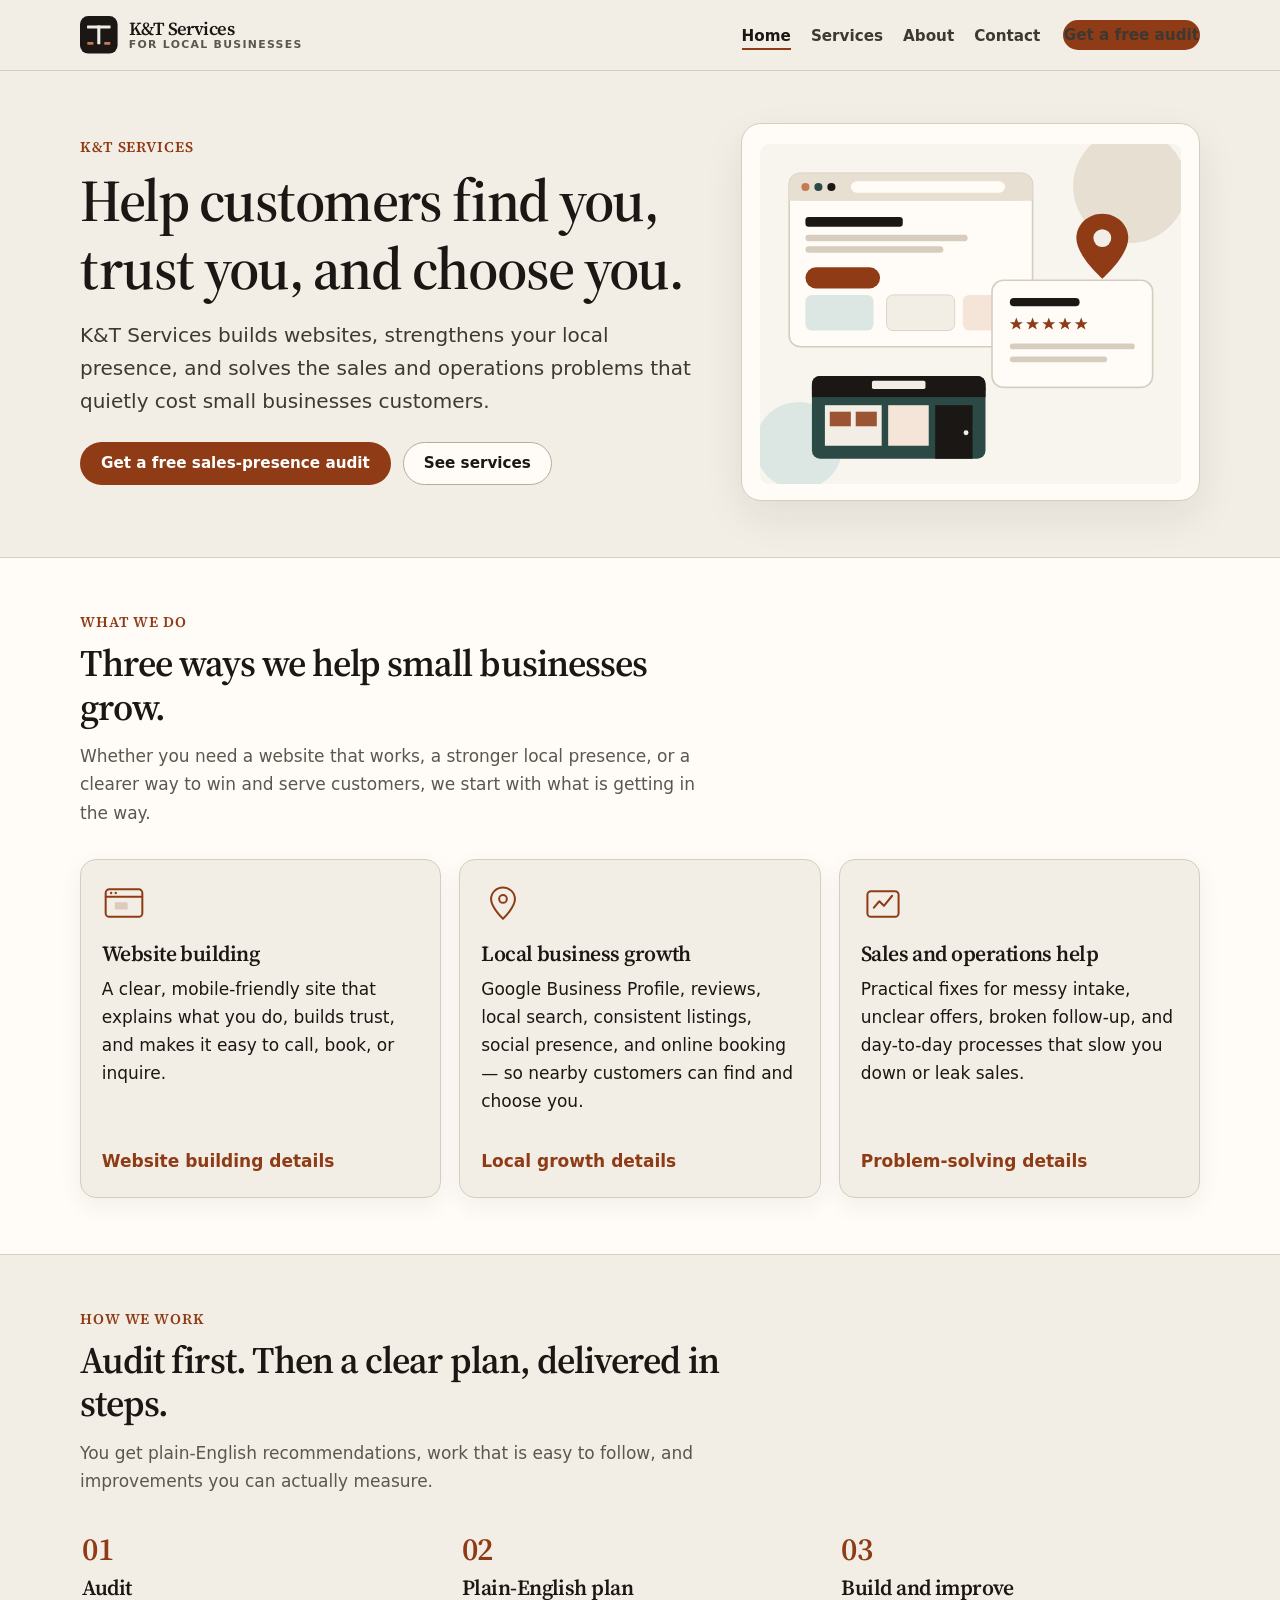
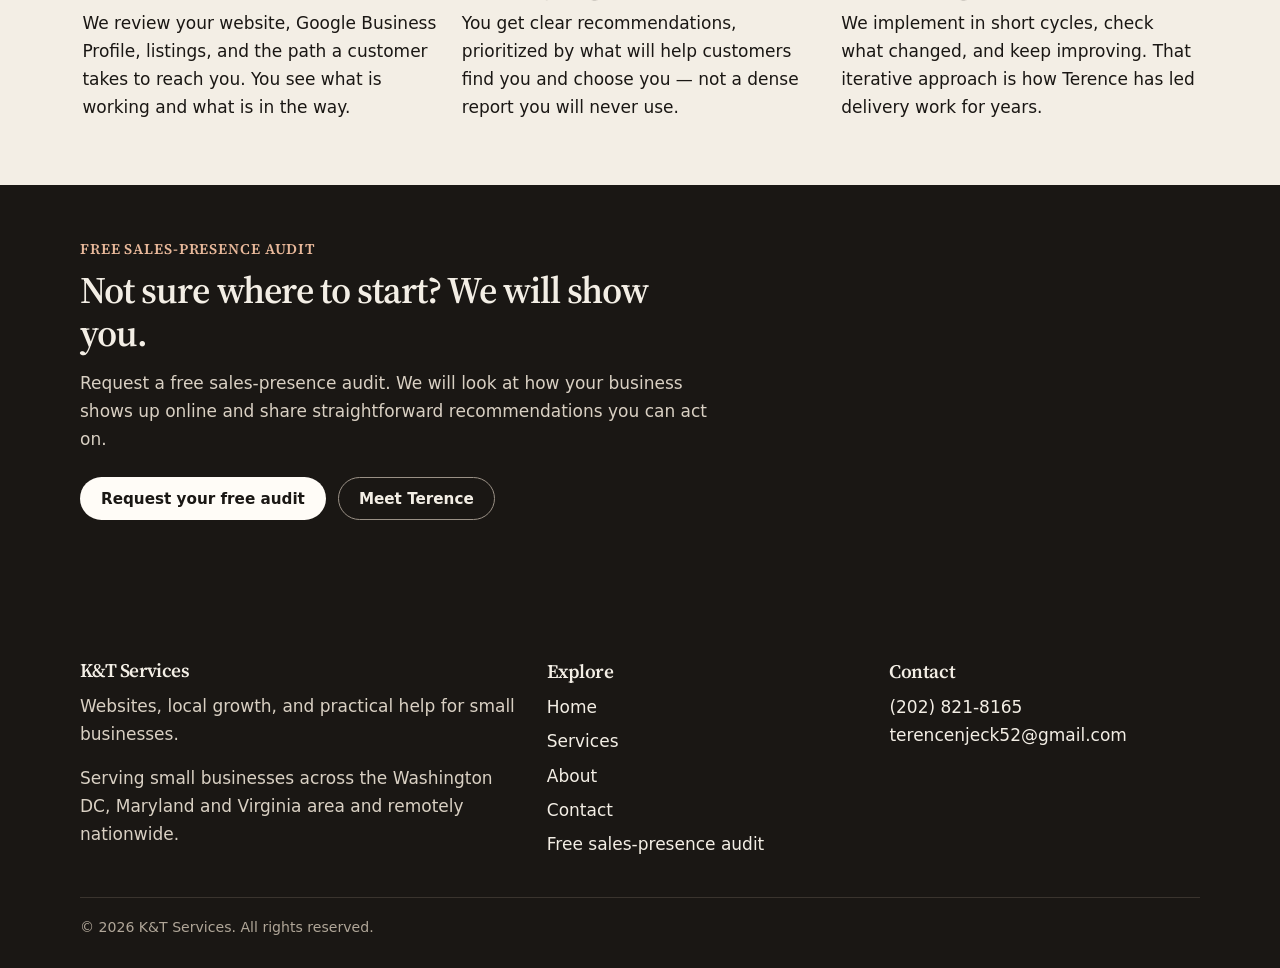
==== index.html @ e3aad408 "Publish the K&T Services static site. Add the multi-page site at the repository root and point the c" ====
<!DOCTYPE html>
<html lang="en">
<head>
  <meta charset="utf-8">
  <meta name="viewport" content="width=device-width, initial-scale=1">
  <title>K&amp;T Services | Websites, local growth, and practical help for small businesses</title>
  <meta name="description" content="K&amp;T Services builds websites, strengthens local visibility, and helps small businesses increase sales and improve operations. Serving the DMV and remotely nationwide.">
  <meta name="theme-color" content="#f3eee5">
  <meta property="og:type" content="website">
  <meta property="og:site_name" content="K&amp;T Services">
  <meta property="og:title" content="K&amp;T Services | Websites, local growth, and practical help for small businesses">
  <meta property="og:description" content="K&amp;T Services builds websites, strengthens local visibility, and helps small businesses increase sales and improve operations. Serving the DMV and remotely nationwide.">
  <meta name="twitter:card" content="summary">
  <meta name="twitter:title" content="K&amp;T Services | Websites, local growth, and practical help for small businesses">
  <meta name="twitter:description" content="K&amp;T Services builds websites, strengthens local visibility, and helps small businesses increase sales and improve operations. Serving the DMV and remotely nationwide.">
  <link rel="icon" href="favicon.svg" type="image/svg+xml">
  <link rel="preconnect" href="https://fonts.googleapis.com">
  <link rel="preconnect" href="https://fonts.gstatic.com" crossorigin>
  <link href="https://fonts.googleapis.com/css2?family=Source+Serif+4:opsz,wght@8..60,500;8..60,600;8..60,700&display=swap" rel="stylesheet">
  <link rel="stylesheet" href="css/styles.css">
  
</head>
<body>
  <a class="skip-link" href="#main">Skip to content</a>
  <header class="site-header">
    <div class="header-inner">
      <a class="logo" href="index.html">
        <svg class="logo-mark" viewBox="0 0 32 32" aria-hidden="true" focusable="false">
  <rect width="32" height="32" rx="7" fill="#1a1714"/>
  <rect x="6" y="8" width="20" height="2.6" rx="0.4" fill="#f3eee5"/>
  <rect x="14.7" y="8" width="2.6" height="16" rx="0.4" fill="#f3eee5"/>
  <rect x="6.2" y="22.2" width="5.2" height="2.2" rx="0.4" fill="#c57a52"/>
  <rect x="20.6" y="22.2" width="5.2" height="2.2" rx="0.4" fill="#c57a52"/>
</svg>
        <span class="wordmark">K&amp;T Services<small>For local businesses</small></span>
      </a>
      <button class="nav-toggle" id="nav-toggle" type="button" aria-expanded="false" aria-controls="site-nav" aria-label="Open menu">
        <span class="nav-toggle-bars"></span>
      </button>
      <nav class="site-nav" id="site-nav" aria-label="Primary">
        <ul>
          <li><a href="index.html" aria-current="page">Home</a></li>
          <li><a href="services.html">Services</a></li>
          <li><a href="about.html">About</a></li>
          <li><a href="contact.html">Contact</a></li>
        </ul>
        <a class="btn header-cta" href="contact.html?service=audit">Get a free audit</a>
      </nav>
    </div>
  </header>
  <main id="main">
    <section class="hero">
      <div class="wrap hero-grid">
        <div>
          <p class="hero-kicker">K&amp;T Services</p>
          <h1>Help customers find you, trust you, and choose you.</h1>
          <p class="lede">K&amp;T Services builds websites, strengthens your local presence, and solves the sales and operations problems that quietly cost small businesses customers.</p>
          <div class="btn-row">
            <a class="btn btn-primary" href="contact.html?service=audit">Get a free sales-presence audit</a>
            <a class="btn btn-secondary" href="services.html">See services</a>
          </div>
        </div>
        <div class="hero-art">
          <svg viewBox="0 0 520 420" xmlns="http://www.w3.org/2000/svg" role="img" aria-labelledby="hero-art-title">
  <title id="hero-art-title">A local storefront, a simple website, and customer reviews working together</title>
  <rect x="0" y="0" width="520" height="420" rx="12" fill="#f8f4ee"/>
  <circle cx="456" cy="52" r="70" fill="#e7dfd2"/>
  <circle cx="48" cy="372" r="54" fill="#dce7e4"/>
  <!-- Browser -->
  <g>
    <rect x="36" y="36" width="300" height="214" rx="14" fill="#fffcf7" stroke="#d6cdbf" stroke-width="2"/>
    <rect x="36" y="36" width="300" height="34" rx="14" fill="#e7dfd2"/>
    <rect x="36" y="54" width="300" height="16" fill="#e7dfd2"/>
    <circle cx="56" cy="53" r="5" fill="#c57a52"/>
    <circle cx="72" cy="53" r="5" fill="#2c4a45"/>
    <circle cx="88" cy="53" r="5" fill="#1a1714"/>
    <rect x="112" y="46" width="190" height="14" rx="7" fill="#fffcf7"/>
    <rect x="56" y="90" width="120" height="12" rx="4" fill="#1a1714"/>
    <rect x="56" y="112" width="200" height="8" rx="4" fill="#d6cdbf"/>
    <rect x="56" y="126" width="170" height="8" rx="4" fill="#d6cdbf"/>
    <rect x="56" y="152" width="92" height="26" rx="13" fill="#8e3b16"/>
    <rect x="156" y="186" width="84" height="44" rx="8" fill="#f3eee5" stroke="#d6cdbf"/>
    <rect x="250" y="186" width="64" height="44" rx="8" fill="#f4e5d8"/>
    <rect x="56" y="186" width="84" height="44" rx="8" fill="#dce7e4"/>
  </g>
  <!-- Review card -->
  <g>
    <rect x="286" y="168" width="198" height="132" rx="14" fill="#fffcf7" stroke="#d6cdbf" stroke-width="2"/>
    <rect x="308" y="190" width="86" height="10" rx="5" fill="#1a1714"/>
    <g fill="#8e3b16" transform="translate(308 214)">
      <path d="M8 0l2.2 5.6H16l-4.5 3.4 1.7 5.6L8 11.4 2.8 14.6 4.5 9 0 5.6h5.8z"/>
      <path d="M28 0l2.2 5.6H36l-4.5 3.4 1.7 5.6L28 11.4 22.8 14.6 24.5 9 20 5.6h5.8z"/>
      <path d="M48 0l2.2 5.6H56l-4.5 3.4 1.7 5.6L48 11.4 42.8 14.6 44.5 9 40 5.6h5.8z"/>
      <path d="M68 0l2.2 5.6H76l-4.5 3.4 1.7 5.6L68 11.4 62.8 14.6 64.5 9 60 5.6h5.8z"/>
      <path d="M88 0l2.2 5.6H96l-4.5 3.4 1.7 5.6L88 11.4 82.8 14.6 84.5 9 80 5.6h5.8z"/>
    </g>
    <rect x="308" y="246" width="154" height="7" rx="3.5" fill="#d6cdbf"/>
    <rect x="308" y="262" width="120" height="7" rx="3.5" fill="#d6cdbf"/>
  </g>
  <!-- Storefront -->
  <g>
    <rect x="64" y="286" width="214" height="102" rx="10" fill="#2c4a45"/>
    <rect x="64" y="286" width="214" height="26" fill="#1a1714" rx="10"/>
    <rect x="64" y="300" width="214" height="12" fill="#1a1714"/>
    <rect x="138" y="292" width="66" height="10" rx="2" fill="#f3eee5"/>
    <rect x="80" y="322" width="70" height="50" fill="#f3eee5"/>
    <rect x="158" y="322" width="50" height="50" fill="#f4e5d8"/>
    <rect x="216" y="322" width="46" height="66" fill="#1a1714"/>
    <circle cx="254" cy="356" r="3" fill="#f3eee5"/>
    <rect x="86" y="330" width="26" height="18" fill="#8e3b16" opacity="0.85"/>
    <rect x="118" y="330" width="26" height="18" fill="#8e3b16" opacity="0.85"/>
  </g>
  <!-- Pin -->
  <g transform="translate(390 86)">
    <path fill="#8e3b16" d="M32 0c17.7 0 32 13.4 32 30 0 22-32 50-32 50S0 52 0 30C0 13.4 14.3 0 32 0z"/>
    <circle cx="32" cy="30" r="11" fill="#f3eee5"/>
  </g>
</svg>
        </div>
      </div>
    </section>

    <section class="section band" aria-labelledby="services-heading">
      <div class="wrap">
        <div class="section-head">
          <p class="section-kicker">What we do</p>
          <h2 id="services-heading">Three ways we help small businesses grow.</h2>
          <p class="muted">Whether you need a website that works, a stronger local presence, or a clearer way to win and serve customers, we start with what is getting in the way.</p>
        </div>
        <div class="card-grid">
          <article class="card">
            <svg class="card-icon" viewBox="0 0 48 48" aria-hidden="true" focusable="false">
  <rect x="4" y="8" width="40" height="30" rx="4" fill="none" stroke="currentColor" stroke-width="2.2"/>
  <path d="M4 16h40" fill="none" stroke="currentColor" stroke-width="2.2"/>
  <circle cx="10" cy="12" r="1.3" fill="currentColor"/>
  <circle cx="15" cy="12" r="1.3" fill="currentColor"/>
  <rect x="14" y="22" width="14" height="8" rx="1.5" fill="currentColor" opacity="0.2"/>
</svg>
            <h3>Website building</h3>
            <p>A clear, mobile-friendly site that explains what you do, builds trust, and makes it easy to call, book, or inquire.</p>
            <a class="card-link" href="services.html#websites">Website building details</a>
          </article>
          <article class="card">
            <svg class="card-icon" viewBox="0 0 48 48" aria-hidden="true" focusable="false">
  <path d="M24 6c7.2 0 13 5.6 13 12.6 0 9.3-13 21.4-13 21.4S11 27.9 11 18.6C11 11.6 16.8 6 24 6z" fill="none" stroke="currentColor" stroke-width="2.2"/>
  <circle cx="24" cy="18.5" r="4.2" fill="none" stroke="currentColor" stroke-width="2.2"/>
</svg>
            <h3>Local business growth</h3>
            <p>Google Business Profile, reviews, local search, consistent listings, social presence, and online booking — so nearby customers can find and choose you.</p>
            <a class="card-link" href="services.html#local-growth">Local growth details</a>
          </article>
          <article class="card">
            <svg class="card-icon" viewBox="0 0 48 48" aria-hidden="true" focusable="false">
  <rect x="7" y="10" width="34" height="28" rx="4" fill="none" stroke="currentColor" stroke-width="2.2"/>
  <path d="M14 28l6-7 5 5 9-11" fill="none" stroke="currentColor" stroke-width="2.2" stroke-linecap="round" stroke-linejoin="round"/>
</svg>
            <h3>Sales and operations help</h3>
            <p>Practical fixes for messy intake, unclear offers, broken follow-up, and day-to-day processes that slow you down or leak sales.</p>
            <a class="card-link" href="services.html#problem-solving">Problem-solving details</a>
          </article>
        </div>
      </div>
    </section>

    <section class="section" aria-labelledby="how-heading">
      <div class="wrap">
        <div class="section-head">
          <p class="section-kicker">How we work</p>
          <h2 id="how-heading">Audit first. Then a clear plan, delivered in steps.</h2>
          <p class="muted">You get plain-English recommendations, work that is easy to follow, and improvements you can actually measure.</p>
        </div>
        <div class="steps">
          <article class="step">
            <span class="step-num">01</span>
            <h3>Audit</h3>
            <p>We review your website, Google Business Profile, listings, and the path a customer takes to reach you. You see what is working and what is in the way.</p>
          </article>
          <article class="step">
            <span class="step-num">02</span>
            <h3>Plain-English plan</h3>
            <p>You get clear recommendations, prioritized by what will help customers find you and choose you — not a dense report you will never use.</p>
          </article>
          <article class="step">
            <span class="step-num">03</span>
            <h3>Build and improve</h3>
            <p>We implement in short cycles, check what changed, and keep improving. That iterative approach is how Terence has led delivery work for years.</p>
          </article>
        </div>
      </div>
    </section>

    <section class="section band-ink" aria-labelledby="audit-heading">
      <div class="wrap">
        <div class="section-head">
          <p class="section-kicker">Free sales-presence audit</p>
          <h2 id="audit-heading">Not sure where to start? We will show you.</h2>
          <p>Request a free sales-presence audit. We will look at how your business shows up online and share straightforward recommendations you can act on.</p>
          <div class="btn-row">
            <a class="btn btn-light" href="contact.html?service=audit">Request your free audit</a>
            <a class="btn btn-ghost" href="about.html">Meet Terence</a>
          </div>
        </div>
      </div>
    </section>
  </main>
  <footer class="site-footer">
    <div class="wrap footer-grid">
      <div>
        <p class="wordmark">K&amp;T Services</p>
        <p>Websites, local growth, and practical help for small businesses.</p>
        <p>Serving small businesses across the Washington DC, Maryland and Virginia area and remotely nationwide.</p>
      </div>
      <nav class="footer-nav" aria-label="Footer">
        <h2>Explore</h2>
        <ul>
          <li><a href="index.html">Home</a></li>
          <li><a href="services.html">Services</a></li>
          <li><a href="about.html">About</a></li>
          <li><a href="contact.html">Contact</a></li>
          <li><a href="contact.html?service=audit">Free sales-presence audit</a></li>
        </ul>
      </nav>
      <div class="footer-contact">
        <h2>Contact</h2>
        <p><a href="tel:+12028218165">(202) 821-8165</a></p>
        <p><a href="mailto:terencenjeck52@gmail.com">terencenjeck52@gmail.com</a></p>
      </div>
    </div>
    <div class="wrap footer-meta">
      <p>&copy; <span data-year>2026</span> K&amp;T Services. All rights reserved.</p>
    </div>
  </footer>
  <script src="js/main.js" defer></script>
</body>
</html>
---- css/styles.css ----
/* K&T Services — shared styles */
:root {
  --ink: #1a1714;
  --ink-soft: #3d3832;
  --muted: #5c564e;
  --cream: #f3eee5;
  --paper: #fffcf7;
  --sand: #e7dfd2;
  --line: #d6cdbf;
  --accent: #8e3b16;
  --accent-hover: #6f2c10;
  --accent-soft: #f4e5d8;
  --forest: #2c4a45;
  --forest-soft: #dce7e4;
  --focus: #8e3b16;
  --danger: #8a1c1c;
  --shadow: 0 16px 40px rgba(26, 23, 20, 0.08);
  --shadow-soft: 0 8px 24px rgba(26, 23, 20, 0.06);
  --radius: 1rem;
  --radius-sm: 0.75rem;
  --header-h: 4.35rem;
  --max: 70rem;
  --narrow: 46rem;
  --font-serif: "Source Serif 4", Georgia, "Times New Roman", serif;
  --font-sans: "Segoe UI", system-ui, -apple-system, "Helvetica Neue", Helvetica, Arial, sans-serif;
  --space: 1.25rem;
}

*,
*::before,
*::after {
  box-sizing: border-box;
}

html {
  scroll-behavior: smooth;
}

html:focus-within {
  scroll-behavior: smooth;
}

body {
  margin: 0;
  background: var(--cream);
  color: var(--ink);
  font-family: var(--font-sans);
  font-size: 1.0625rem;
  line-height: 1.65;
  min-height: 100vh;
  display: flex;
  flex-direction: column;
}

img,
svg {
  max-width: 100%;
  display: block;
}

a {
  color: var(--accent);
  text-decoration-thickness: 1px;
  text-underline-offset: 0.18em;
}

a:hover {
  color: var(--accent-hover);
}

:focus-visible {
  outline: 2px solid var(--focus);
  outline-offset: 3px;
}

.skip-link {
  position: absolute;
  left: 1rem;
  top: -4rem;
  z-index: 200;
  background: var(--ink);
  color: var(--paper);
  padding: 0.6rem 1rem;
  border-radius: 0.4rem;
  text-decoration: none;
}

.skip-link:focus {
  top: 0.75rem;
}

h1,
h2,
h3,
h4,
.wordmark,
.step-num,
.hero-kicker,
.section-kicker {
  font-family: var(--font-serif);
  font-weight: 600;
  letter-spacing: -0.025em;
  line-height: 1.15;
  color: var(--ink);
}

h1 {
  font-size: clamp(2.15rem, 5.4vw, 3.7rem);
  margin: 0 0 1rem;
}

h2 {
  font-size: clamp(1.7rem, 3.2vw, 2.35rem);
  margin: 0 0 0.85rem;
}

h3 {
  font-size: 1.35rem;
  margin: 0 0 0.5rem;
}

p {
  margin: 0 0 1rem;
}

p:last-child {
  margin-bottom: 0;
}

.lede {
  font-size: clamp(1.1rem, 2vw, 1.25rem);
  color: var(--ink-soft);
  max-width: 40rem;
}

.muted {
  color: var(--muted);
}

.section-kicker,
.hero-kicker {
  display: block;
  font-size: 0.92rem;
  font-weight: 600;
  letter-spacing: 0.06em;
  text-transform: uppercase;
  color: var(--accent);
  margin-bottom: 0.7rem;
}

.wrap {
  width: min(calc(100% - 2rem), var(--max));
  margin-inline: auto;
}

.wrap-narrow {
  width: min(calc(100% - 2rem), var(--narrow));
  margin-inline: auto;
}

/* Header */
.site-header {
  position: sticky;
  top: 0;
  z-index: 100;
  background: color-mix(in srgb, var(--cream) 88%, transparent);
  backdrop-filter: blur(14px);
  -webkit-backdrop-filter: blur(14px);
  border-bottom: 1px solid var(--line);
}

.header-inner {
  width: min(calc(100% - 2rem), var(--max));
  margin-inline: auto;
  min-height: var(--header-h);
  display: flex;
  align-items: center;
  justify-content: space-between;
  gap: 1rem;
}

.logo {
  display: flex;
  align-items: center;
  gap: 0.7rem;
  text-decoration: none;
  color: var(--ink);
  flex-shrink: 0;
}

.logo:hover {
  color: var(--ink);
}

.logo-mark {
  width: 2.35rem;
  height: 2.35rem;
  flex-shrink: 0;
}

.wordmark {
  font-size: 1.15rem;
  letter-spacing: -0.03em;
  font-weight: 600;
  line-height: 1.1;
}

.wordmark small {
  display: block;
  font-family: var(--font-sans);
  font-size: 0.68rem;
  font-weight: 600;
  letter-spacing: 0.12em;
  text-transform: uppercase;
  color: var(--muted);
}

.nav-toggle {
  display: none;
  width: 2.75rem;
  height: 2.75rem;
  border: 1px solid var(--line);
  background: var(--paper);
  border-radius: 0.55rem;
  cursor: pointer;
  align-items: center;
  justify-content: center;
  padding: 0;
}

.nav-toggle-bars {
  display: block;
  width: 1.15rem;
  height: 2px;
  background: var(--ink);
  position: relative;
  border: 0;
}

.nav-toggle-bars::before,
.nav-toggle-bars::after {
  content: "";
  position: absolute;
  left: 0;
  width: 1.15rem;
  height: 2px;
  background: var(--ink);
}

.nav-toggle-bars::before {
  top: -6px;
}

.nav-toggle-bars::after {
  top: 6px;
}

.nav-toggle[aria-expanded="true"] .nav-toggle-bars {
  background: transparent;
}

.nav-toggle[aria-expanded="true"] .nav-toggle-bars::before {
  top: 0;
  transform: rotate(45deg);
}

.nav-toggle[aria-expanded="true"] .nav-toggle-bars::after {
  top: 0;
  transform: rotate(-45deg);
}

.site-nav {
  display: flex;
  align-items: center;
  gap: 0.35rem 1.4rem;
}

.site-nav ul {
  display: flex;
  gap: 0.2rem 1.25rem;
  list-style: none;
  margin: 0;
  padding: 0;
}

.site-nav a {
  color: var(--ink-soft);
  text-decoration: none;
  font-weight: 600;
  font-size: 0.95rem;
  padding: 0.3rem 0;
}

.site-nav a:hover,
.site-nav a[aria-current="page"] {
  color: var(--ink);
}

.site-nav a[aria-current="page"] {
  box-shadow: inset 0 -2px 0 var(--accent);
}

.btn {
  display: inline-flex;
  align-items: center;
  justify-content: center;
  gap: 0.45rem;
  border: 1px solid transparent;
  border-radius: 999px;
  padding: 0.72rem 1.25rem;
  font: inherit;
  font-size: 0.95rem;
  font-weight: 650;
  line-height: 1.2;
  text-decoration: none;
  cursor: pointer;
  transition: background-color 0.15s ease, color 0.15s ease, border-color 0.15s ease, transform 0.15s ease;
}

.btn:hover {
  text-decoration: none;
}

.btn-primary,
.header-cta {
  background: var(--accent);
  color: #fff;
}

.btn-primary:hover,
.header-cta:hover {
  background: var(--accent-hover);
  color: #fff;
}

.btn-secondary {
  background: var(--paper);
  color: var(--ink);
  border-color: #b6ac9e;
}

.btn-secondary:hover {
  background: #fff;
  color: var(--ink);
  border-color: var(--ink);
}

.btn-ghost {
  background: transparent;
  color: #f3eee5;
  border-color: #9a9186;
}

.btn-ghost:hover {
  background: rgba(255, 252, 247, 0.1);
  color: #fff;
  border-color: #f3eee5;
}

.btn-light {
  background: var(--paper);
  color: var(--ink);
}

.btn-light:hover {
  background: #fff;
  color: var(--ink);
}

.btn-row {
  display: flex;
  flex-wrap: wrap;
  gap: 0.75rem;
  margin-top: 1.5rem;
}

/* Hero and page headers */
main {
  flex: 1;
}

.hero {
  padding: 3.25rem 0 3.5rem;
}

.hero-grid {
  display: grid;
  grid-template-columns: minmax(0, 1.15fr) minmax(0, 0.85fr);
  gap: 2.5rem;
  align-items: center;
}

.hero-art {
  background: var(--paper);
  border: 1px solid var(--line);
  border-radius: calc(var(--radius) + 0.25rem);
  padding: 1.25rem 1.1rem 1rem;
  box-shadow: var(--shadow);
}

.hero-art svg {
  width: 100%;
  height: auto;
}

.page-hero {
  padding: 3rem 0 2.25rem;
  border-bottom: 1px solid var(--line);
}

.page-hero h1 {
  max-width: 18ch;
}

/* Sections */
.section {
  padding: 3.5rem 0;
}

.section-head {
  max-width: 40rem;
  margin-bottom: 2rem;
}

.band {
  background: var(--paper);
  border-block: 1px solid var(--line);
}

.band-ink {
  background: var(--ink);
  color: #f3eee5;
  border: 0;
  padding-bottom: 4rem;
}

.band-ink h2,
.band-ink .section-kicker {
  color: #f3eee5;
}

.band-ink .section-kicker {
  color: #e8b89a;
}

.band-ink .muted,
.band-ink p {
  color: #d9d0c3;
}

/* Cards and grids */
.card-grid {
  display: grid;
  grid-template-columns: repeat(3, minmax(0, 1fr));
  gap: 1.15rem;
}

.card {
  background: var(--paper);
  border: 1px solid var(--line);
  border-radius: var(--radius);
  padding: 1.4rem 1.3rem 1.35rem;
  box-shadow: var(--shadow-soft);
  height: 100%;
  display: flex;
  flex-direction: column;
}

.band .card {
  background: var(--cream);
}

.card-icon {
  width: 2.75rem;
  height: 2.75rem;
  margin-bottom: 1rem;
  color: var(--accent);
}

.card a.card-link {
  margin-top: auto;
  padding-top: 1rem;
  font-weight: 650;
  color: var(--accent);
  text-decoration: none;
}

.card a.card-link:hover {
  color: var(--accent-hover);
  text-decoration: underline;
}

.steps {
  display: grid;
  grid-template-columns: repeat(3, minmax(0, 1fr));
  gap: 1.15rem;
  counter-reset: step;
}

.step {
  padding: 0.25rem 0.15rem 0.5rem;
}

.step-num {
  display: block;
  font-size: 2rem;
  color: var(--accent);
  margin-bottom: 0.5rem;
}

.cite {
  font-size: 0.95rem;
  color: var(--muted);
  border-left: 3px solid var(--sand);
  padding-left: 1rem;
  margin: 1.25rem 0 0;
}

.cite a {
  color: inherit;
}

/* Service detail blocks */
.service-block {
  display: grid;
  grid-template-columns: minmax(0, 0.9fr) minmax(0, 1.1fr);
  gap: 2rem;
  padding: 2.5rem 0;
  border-top: 1px solid var(--line);
  align-items: start;
}

.service-block:first-of-type {
  border-top: 0;
  padding-top: 0;
}

.include-list,
.check-list {
  list-style: none;
  margin: 0 0 1.25rem;
  padding: 0;
}

.include-list li,
.check-list li {
  position: relative;
  padding-left: 1.45rem;
  margin: 0 0 0.55rem;
}

.include-list li::before,
.check-list li::before {
  content: "";
  position: absolute;
  left: 0;
  top: 0.55rem;
  width: 0.55rem;
  height: 0.55rem;
  border-radius: 50%;
  background: var(--accent);
}

.who-for {
  background: var(--accent-soft);
  border-radius: var(--radius-sm);
  padding: 1rem 1.1rem;
}

.who-for strong {
  display: block;
  margin-bottom: 0.25rem;
}

/* About */
.approach-grid {
  display: grid;
  grid-template-columns: repeat(2, minmax(0, 1fr));
  gap: 1.15rem;
}

.approach-item {
  background: var(--paper);
  border: 1px solid var(--line);
  border-radius: var(--radius);
  padding: 1.25rem 1.2rem;
}

/* Contact */
.contact-grid {
  display: grid;
  grid-template-columns: minmax(0, 0.85fr) minmax(0, 1.15fr);
  gap: 2rem;
  align-items: start;
}

.contact-details {
  background: var(--paper);
  border: 1px solid var(--line);
  border-radius: var(--radius);
  padding: 1.4rem 1.3rem;
}

.contact-details dl {
  margin: 0;
}

.contact-details dt {
  font-size: 0.78rem;
  font-weight: 700;
  letter-spacing: 0.08em;
  text-transform: uppercase;
  color: var(--muted);
  margin: 1rem 0 0.2rem;
}

.contact-details dt:first-child {
  margin-top: 0;
}

.contact-details dd {
  margin: 0;
}

.contact-details a {
  color: var(--ink);
  font-weight: 650;
  text-decoration: none;
}

.contact-details a:hover {
  color: var(--accent);
  text-decoration: underline;
}

.form-card {
  background: var(--paper);
  border: 1px solid var(--line);
  border-radius: var(--radius);
  padding: 1.5rem 1.35rem 1.4rem;
  box-shadow: var(--shadow-soft);
}

.form-row {
  margin-bottom: 1rem;
}

.form-row label,
.form-row .label {
  display: block;
  font-weight: 650;
  font-size: 0.92rem;
  margin-bottom: 0.35rem;
}

.req {
  color: var(--accent);
}

input[type="text"],
input[type="email"],
input[type="tel"],
select,
textarea {
  width: 100%;
  font: inherit;
  color: var(--ink);
  background: var(--cream);
  border: 1px solid var(--line);
  border-radius: 0.65rem;
  padding: 0.7rem 0.8rem;
}

input:hover,
select:hover,
textarea:hover {
  border-color: #c4b9a8;
}

input:focus,
select:focus,
textarea:focus {
  outline: 2px solid var(--focus);
  outline-offset: 1px;
  border-color: var(--accent);
  background: #fff;
}

textarea {
  min-height: 8.5rem;
  resize: vertical;
}

.honeypot {
  position: absolute;
  left: -10000px;
  width: 1px;
  height: 1px;
  overflow: hidden;
}

.form-note {
  font-size: 0.9rem;
  color: var(--muted);
  margin: 0.85rem 0 0;
}

.form-status[hidden] {
  display: none;
}

.form-status {
  margin: 0 0 1rem;
  padding: 0.75rem 0.9rem;
  border-radius: 0.65rem;
  background: var(--forest-soft);
  color: var(--forest);
  font-weight: 600;
}

/* Thank-you */
.thanks {
  padding: 4.5rem 0 5rem;
  text-align: center;
}

.thanks h1 {
  max-width: none;
}

.thanks p {
  margin-inline: auto;
}

/* Footer */
.site-footer {
  background: var(--ink);
  color: #d9d0c3;
  padding: 2.75rem 0 1.75rem;
  margin-top: auto;
}

.footer-grid {
  display: grid;
  grid-template-columns: 1.4fr 1fr 1fr;
  gap: 2rem;
}

.site-footer .wordmark,
.site-footer h2 {
  color: #f3eee5;
  font-size: 1.2rem;
  margin: 0 0 0.65rem;
}

.site-footer a {
  color: #f3eee5;
  text-decoration: none;
}

.site-footer a:hover {
  color: #e8b89a;
  text-decoration: underline;
}

.footer-nav ul,
.footer-contact p {
  list-style: none;
  margin: 0;
  padding: 0;
}

.footer-nav li {
  margin: 0 0 0.4rem;
}

.footer-meta {
  margin-top: 2rem;
  padding-top: 1.15rem;
  border-top: 1px solid #3a342e;
  font-size: 0.88rem;
  color: #b0a698;
}

/* Utilities */
.visually-hidden {
  position: absolute;
  width: 1px;
  height: 1px;
  padding: 0;
  margin: -1px;
  overflow: hidden;
  clip: rect(0, 0, 0, 0);
  white-space: nowrap;
  border: 0;
}

/* Responsive */
@media (max-width: 900px) {
  .hero-grid,
  .card-grid,
  .steps,
  .service-block,
  .contact-grid,
  .approach-grid,
  .footer-grid {
    grid-template-columns: 1fr;
  }

  .hero {
    padding-top: 2.25rem;
  }

  .hero-art {
    order: -1;
    max-width: 28rem;
  }

  .service-block {
    gap: 1.15rem;
    padding: 2rem 0;
  }
}

@media (max-width: 760px) {
  .nav-toggle {
    display: inline-flex;
    margin-left: auto;
  }

  .header-inner {
    flex-wrap: wrap;
  }

  .site-nav {
    display: none;
    flex-basis: 100%;
    flex-direction: column;
    align-items: stretch;
    gap: 0.75rem;
    padding: 0.25rem 0 1rem;
  }

  .site-nav.is-open {
    display: flex;
  }

  .site-nav ul {
    flex-direction: column;
    gap: 0;
  }

  .site-nav a {
    display: block;
    padding: 0.65rem 0;
    border-bottom: 1px solid var(--line);
  }

  .header-cta {
    width: 100%;
  }

  .wordmark small {
    display: none;
  }
}

@media (prefers-reduced-motion: reduce) {
  html {
    scroll-behavior: auto;
  }

  .btn,
  .nav-toggle-bars,
  .nav-toggle-bars::before,
  .nav-toggle-bars::after {
    transition: none;
  }
}

@media (prefers-contrast: more) {
  .card,
  .form-card,
  .hero-art,
  .contact-details,
  .approach-item {
    border-color: var(--ink);
  }
}
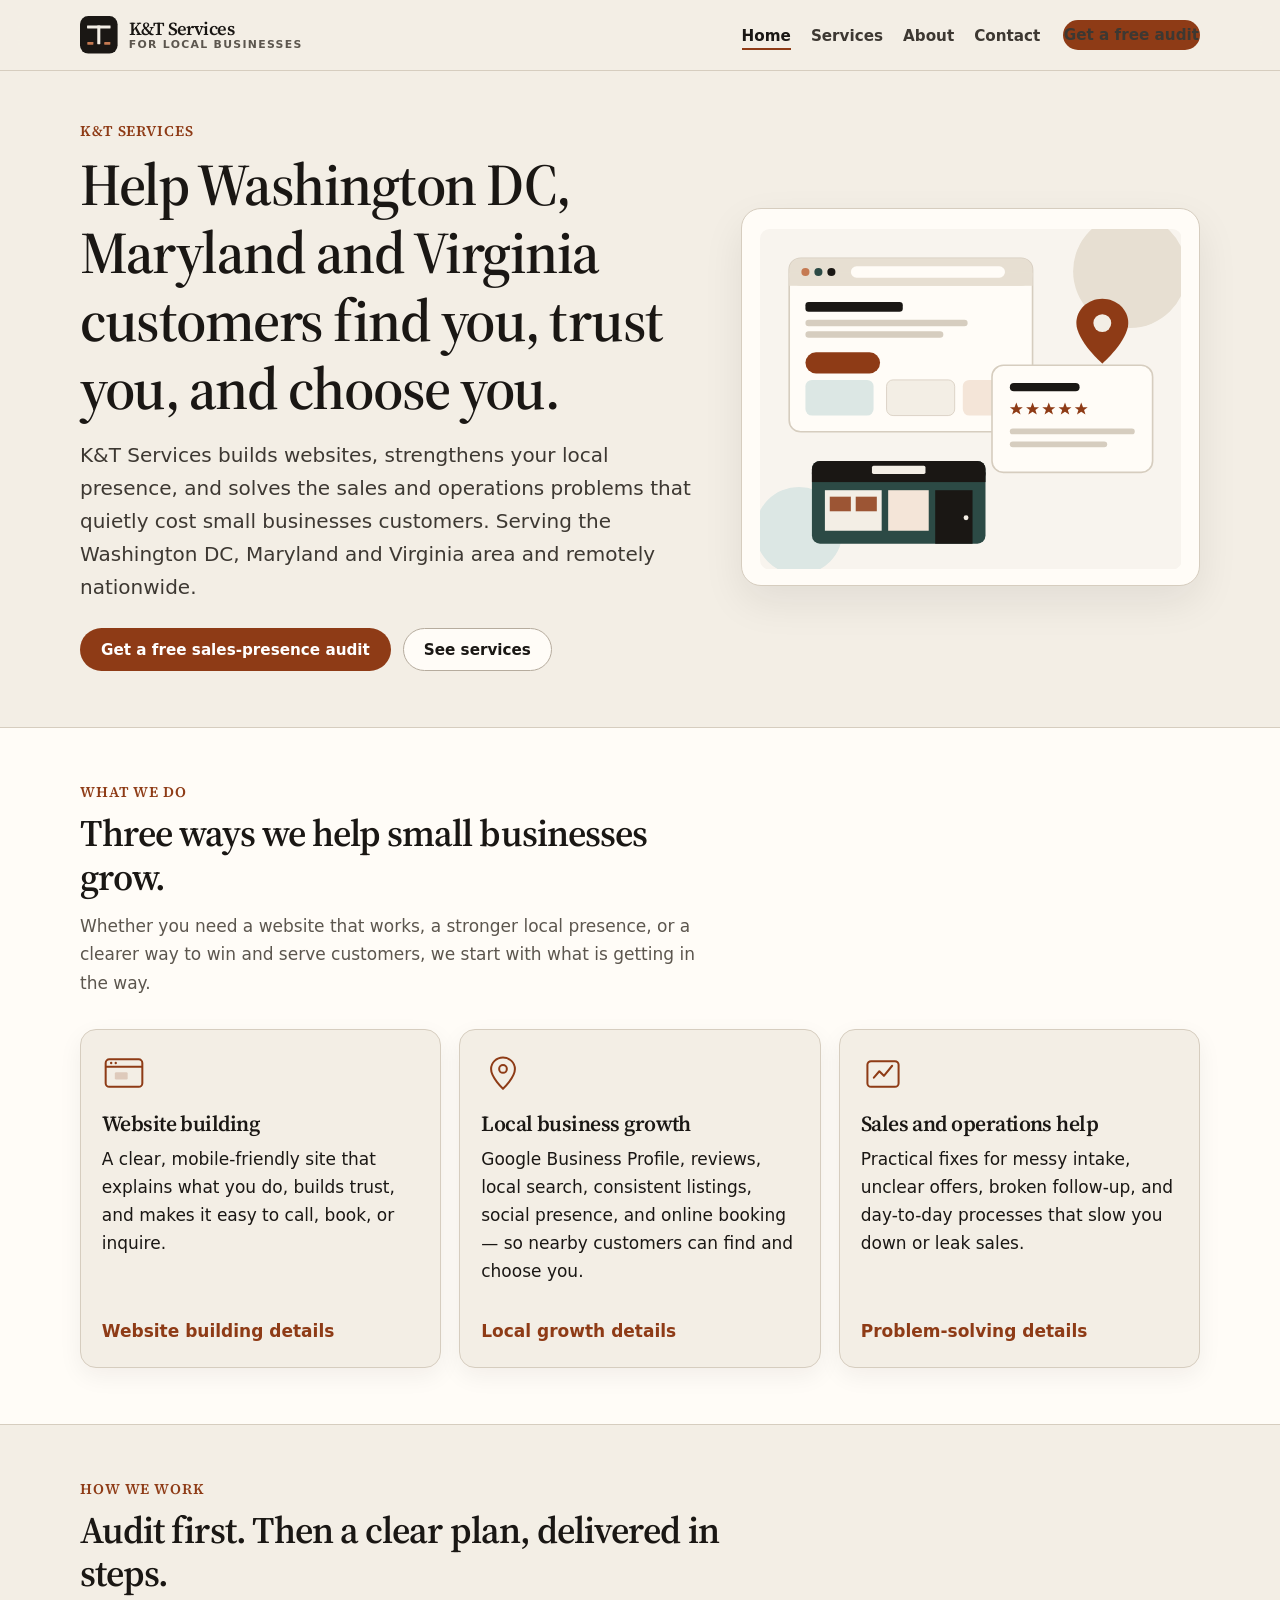
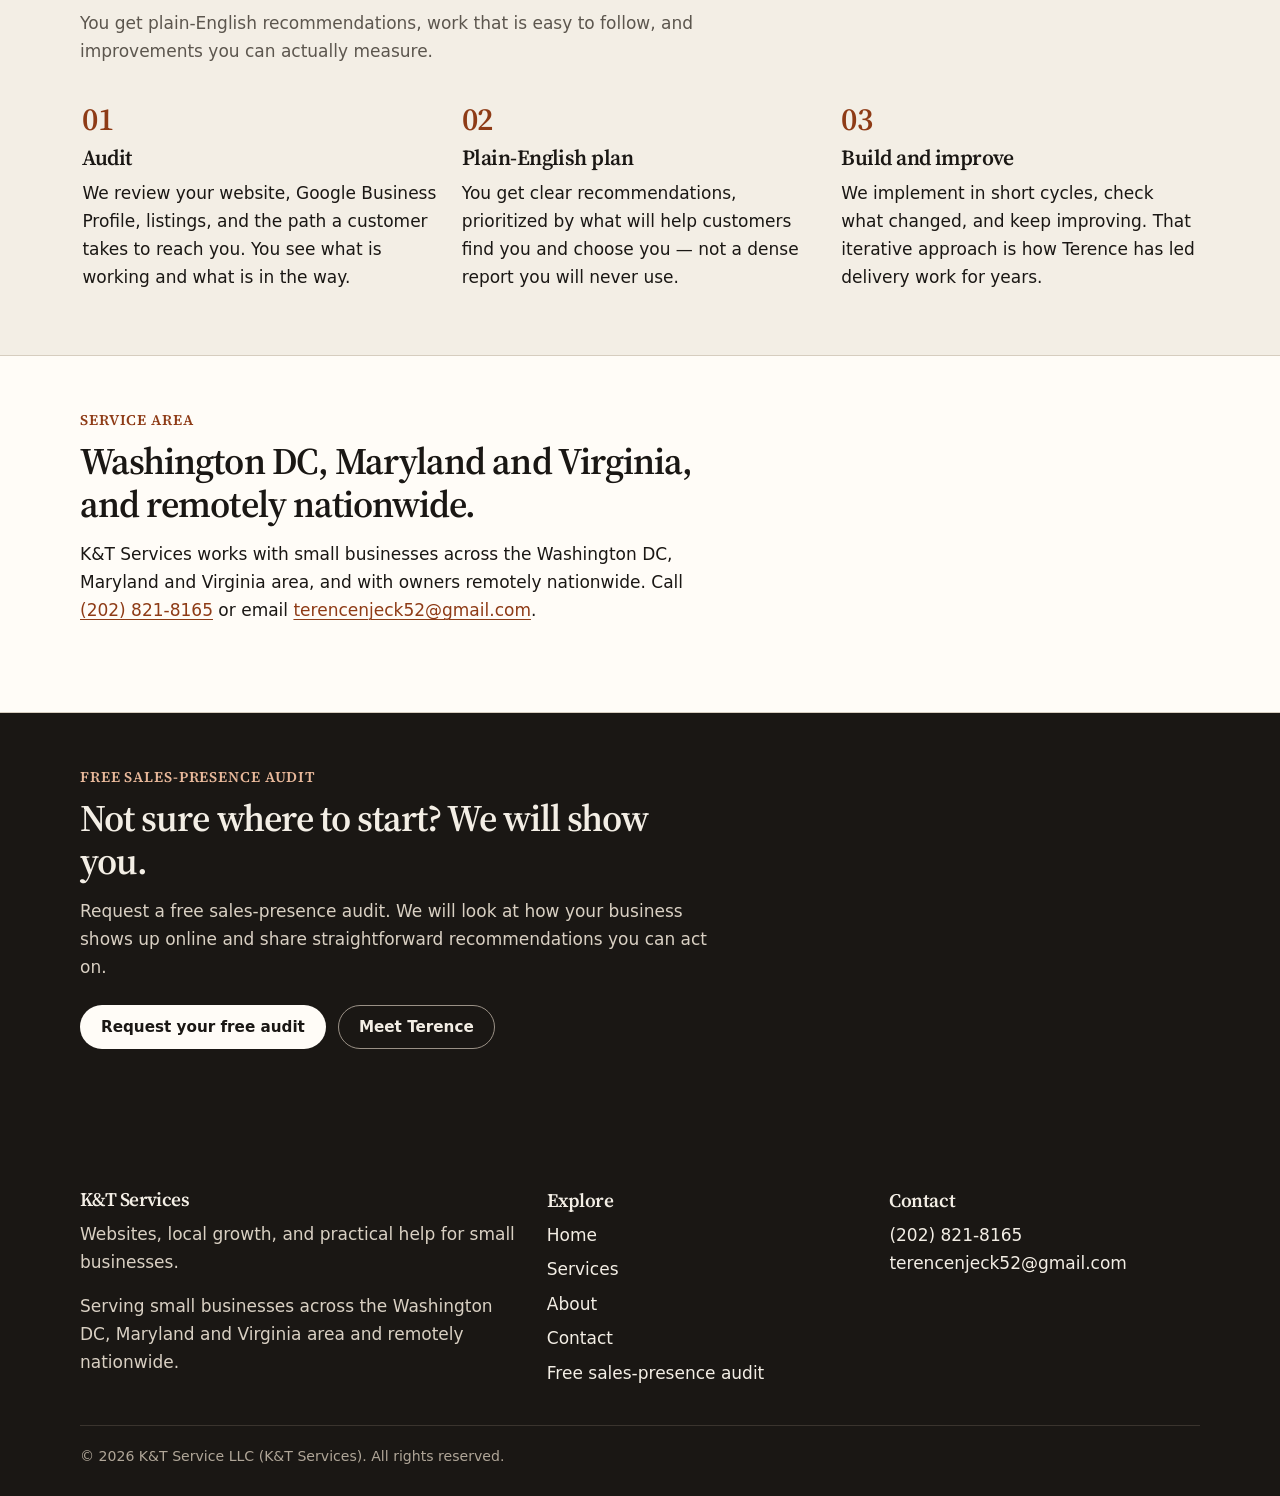
==== commit 7eab8d33: "Improve local SEO for K&T Services. Use the service area, phone, and email already on the site in ti" ====
--- a/index.html
+++ b/index.html
@@ -3,22 +3,133 @@
 <head>
   <meta charset="utf-8">
   <meta name="viewport" content="width=device-width, initial-scale=1">
-  <title>K&amp;T Services | Websites, local growth, and practical help for small businesses</title>
-  <meta name="description" content="K&amp;T Services builds websites, strengthens local visibility, and helps small businesses increase sales and improve operations. Serving the DMV and remotely nationwide.">
+  <title>K&amp;T Services | Websites &amp; Local Growth in DC, MD &amp; VA</title>
+  <meta name="description" content="K&amp;T Services builds websites and strengthens local visibility for small businesses in Washington DC, Maryland and Virginia, plus remote help nationwide.">
+  <link rel="canonical" href="https://terencengoh.github.io/k-and-t-services/">
   <meta name="theme-color" content="#f3eee5">
   <meta property="og:type" content="website">
   <meta property="og:site_name" content="K&amp;T Services">
-  <meta property="og:title" content="K&amp;T Services | Websites, local growth, and practical help for small businesses">
-  <meta property="og:description" content="K&amp;T Services builds websites, strengthens local visibility, and helps small businesses increase sales and improve operations. Serving the DMV and remotely nationwide.">
+  <meta property="og:url" content="https://terencengoh.github.io/k-and-t-services/">
+  <meta property="og:locale" content="en_US">
+  <meta property="og:title" content="K&amp;T Services | Websites &amp; Local Growth in DC, MD &amp; VA">
+  <meta property="og:description" content="K&amp;T Services builds websites and strengthens local visibility for small businesses in Washington DC, Maryland and Virginia, plus remote help nationwide.">
   <meta name="twitter:card" content="summary">
-  <meta name="twitter:title" content="K&amp;T Services | Websites, local growth, and practical help for small businesses">
-  <meta name="twitter:description" content="K&amp;T Services builds websites, strengthens local visibility, and helps small businesses increase sales and improve operations. Serving the DMV and remotely nationwide.">
+  <meta name="twitter:title" content="K&amp;T Services | Websites &amp; Local Growth in DC, MD &amp; VA">
+  <meta name="twitter:description" content="K&amp;T Services builds websites and strengthens local visibility for small businesses in Washington DC, Maryland and Virginia, plus remote help nationwide.">
   <link rel="icon" href="favicon.svg" type="image/svg+xml">
   <link rel="preconnect" href="https://fonts.googleapis.com">
   <link rel="preconnect" href="https://fonts.gstatic.com" crossorigin>
   <link href="https://fonts.googleapis.com/css2?family=Source+Serif+4:opsz,wght@8..60,500;8..60,600;8..60,700&display=swap" rel="stylesheet">
   <link rel="stylesheet" href="css/styles.css">
-  
+  <script type="application/ld+json">
+{
+  "@context": "https://schema.org",
+  "@graph": [
+    {
+      "@type": "ProfessionalService",
+      "@id": "https://terencengoh.github.io/k-and-t-services/#business",
+      "name": "K&T Services",
+      "legalName": "K&T Service LLC",
+      "url": "https://terencengoh.github.io/k-and-t-services/",
+      "description": "K&T Services builds websites, strengthens local visibility, and helps small businesses with sales and operations. Serving small businesses across the Washington DC, Maryland and Virginia area and remotely nationwide.",
+      "telephone": "+1-202-821-8165",
+      "email": "terencenjeck52@gmail.com",
+      "logo": {
+        "@type": "ImageObject",
+        "url": "https://terencengoh.github.io/k-and-t-services/favicon.svg"
+      },
+      "founder": {
+        "@type": "Person",
+        "name": "Terence Ngoh",
+        "url": "https://terencengoh.github.io/k-and-t-services/about.html"
+      },
+      "areaServed": [
+        {
+          "@type": "City",
+          "name": "Washington, DC"
+        },
+        {
+          "@type": "State",
+          "name": "Maryland"
+        },
+        {
+          "@type": "State",
+          "name": "Virginia"
+        },
+        {
+          "@type": "Country",
+          "name": "United States"
+        }
+      ],
+      "hasOfferCatalog": {
+        "@type": "OfferCatalog",
+        "name": "Small-business services",
+        "itemListElement": [
+          {
+            "@type": "Offer",
+            "itemOffered": {
+              "@type": "Service",
+              "name": "Website building",
+              "description": "A clear, mobile-friendly website that explains what a business does, builds trust, and makes it easy to call, book, or inquire.",
+              "url": "https://terencengoh.github.io/k-and-t-services/services.html#websites"
+            }
+          },
+          {
+            "@type": "Offer",
+            "itemOffered": {
+              "@type": "Service",
+              "name": "Local business growth",
+              "description": "Google Business Profile, reviews, local search, consistent listings, social presence, and online booking so nearby customers can find and choose a business.",
+              "url": "https://terencengoh.github.io/k-and-t-services/services.html#local-growth"
+            }
+          },
+          {
+            "@type": "Offer",
+            "itemOffered": {
+              "@type": "Service",
+              "name": "Sales and operations help",
+              "description": "Practical fixes for messy intake, unclear offers, broken follow-up, and day-to-day processes that slow a small business down or leak sales.",
+              "url": "https://terencengoh.github.io/k-and-t-services/services.html#problem-solving"
+            }
+          },
+          {
+            "@type": "Offer",
+            "itemOffered": {
+              "@type": "Service",
+              "name": "Free sales-presence audit",
+              "description": "A review of how a business shows up online, with straightforward recommendations the owner can act on.",
+              "url": "https://terencengoh.github.io/k-and-t-services/contact.html"
+            }
+          }
+        ]
+      },
+      "contactPoint": {
+        "@type": "ContactPoint",
+        "telephone": "+1-202-821-8165",
+        "email": "terencenjeck52@gmail.com",
+        "contactType": "customer support",
+        "areaServed": [
+          "Washington, DC",
+          "Maryland",
+          "Virginia",
+          "United States"
+        ],
+        "availableLanguage": "English"
+      }
+    },
+    {
+      "@type": "WebSite",
+      "@id": "https://terencengoh.github.io/k-and-t-services/#website",
+      "url": "https://terencengoh.github.io/k-and-t-services/",
+      "name": "K&T Services",
+      "publisher": {
+        "@id": "https://terencengoh.github.io/k-and-t-services/#business"
+      },
+      "inLanguage": "en"
+    }
+  ]
+}
+  </script>
 </head>
 <body>
   <a class="skip-link" href="#main">Skip to content</a>
@@ -53,8 +164,8 @@
       <div class="wrap hero-grid">
         <div>
           <p class="hero-kicker">K&amp;T Services</p>
-          <h1>Help customers find you, trust you, and choose you.</h1>
-          <p class="lede">K&amp;T Services builds websites, strengthens your local presence, and solves the sales and operations problems that quietly cost small businesses customers.</p>
+          <h1>Help Washington DC, Maryland and Virginia customers find you, trust you, and choose you.</h1>
+          <p class="lede">K&amp;T Services builds websites, strengthens your local presence, and solves the sales and operations problems that quietly cost small businesses customers. Serving the Washington DC, Maryland and Virginia area and remotely nationwide.</p>
           <div class="btn-row">
             <a class="btn btn-primary" href="contact.html?service=audit">Get a free sales-presence audit</a>
             <a class="btn btn-secondary" href="services.html">See services</a>
@@ -189,6 +300,16 @@
       </div>
     </section>
 
+    <section class="section band" aria-labelledby="area-heading">
+      <div class="wrap">
+        <div class="section-head">
+          <p class="section-kicker">Service area</p>
+          <h2 id="area-heading">Washington DC, Maryland and Virginia, and remotely nationwide.</h2>
+          <p>K&amp;T Services works with small businesses across the Washington DC, Maryland and Virginia area, and with owners remotely nationwide. Call <a href="tel:+12028218165">(202) 821-8165</a> or email <a href="mailto:terencenjeck52@gmail.com">terencenjeck52@gmail.com</a>.</p>
+        </div>
+      </div>
+    </section>
+
     <section class="section band-ink" aria-labelledby="audit-heading">
       <div class="wrap">
         <div class="section-head">
@@ -227,7 +348,7 @@
       </div>
     </div>
     <div class="wrap footer-meta">
-      <p>&copy; <span data-year>2026</span> K&amp;T Services. All rights reserved.</p>
+      <p>&copy; <span data-year>2026</span> K&amp;T Service LLC (K&amp;T Services). All rights reserved.</p>
     </div>
   </footer>
   <script src="js/main.js" defer></script>
